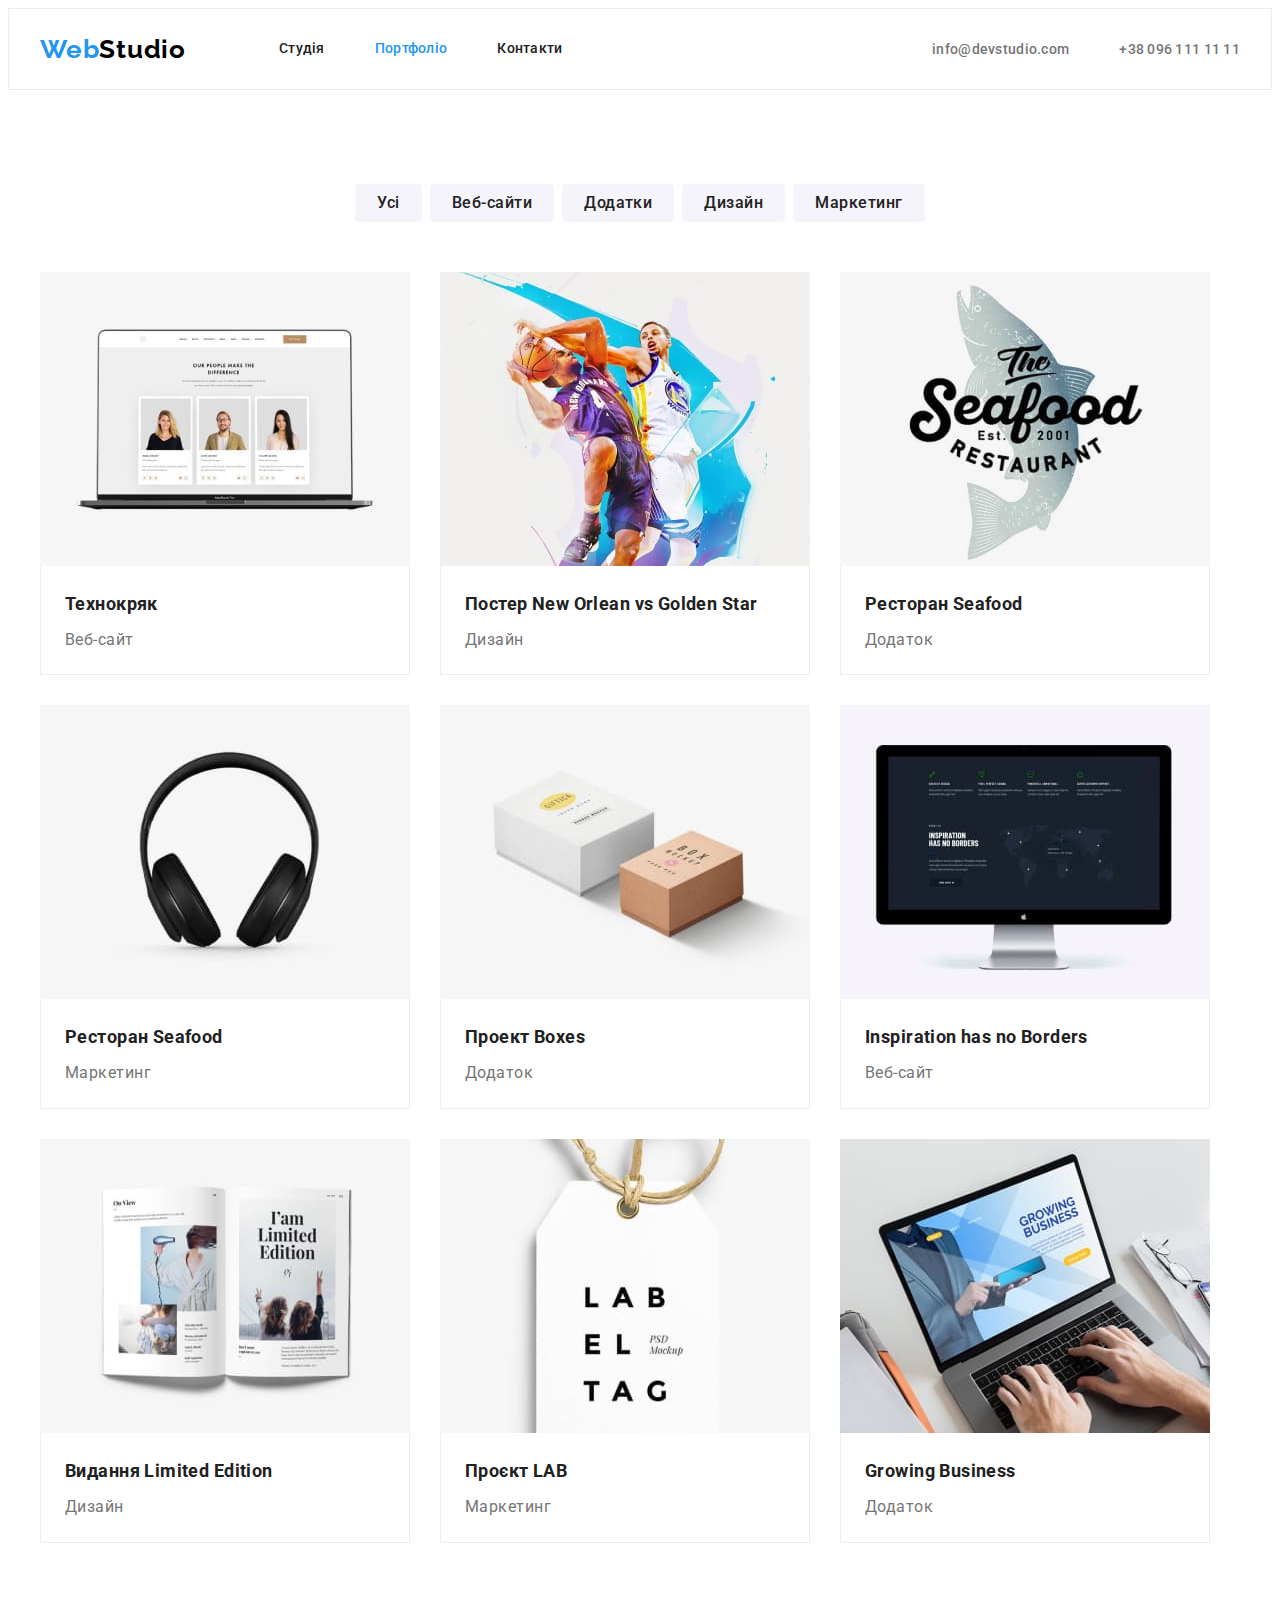
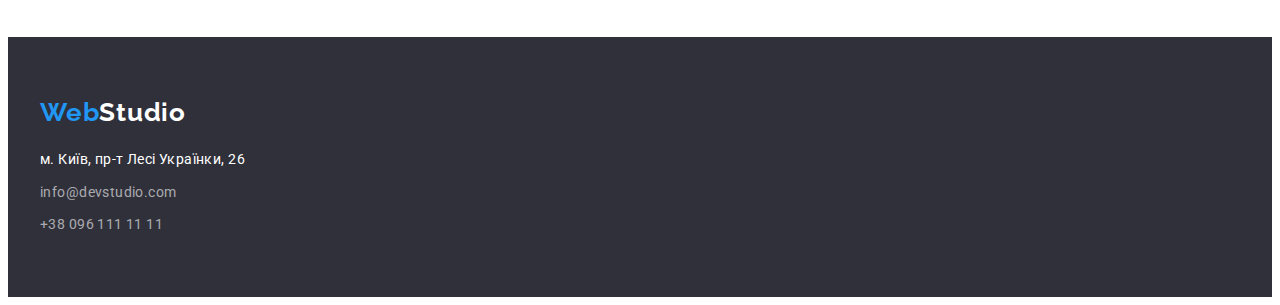
==== portfolio.html @ 25c4e3cc "копія" ====
<!DOCTYPE html>
<html lang="uk">
  <head>
    <meta charset="UTF-8" />
    <meta http-equiv="X-UA-Compatible" content="IE=edge" />
    <meta name="viewport" content="width=device-width, initial-scale=1.0" />
    <title>Портфоліо</title>
    <link rel="preconnect" href="https://fonts.googleapis.com" />
    <link rel="preconnect" href="https://fonts.gstatic.com" crossorigin />
    <link
      href="https://fonts.googleapis.com/css2?family=Raleway:wght@700&family=Roboto:wght@400;500;700&display=swap"
      rel="stylesheet"
    />
    <link
      rel="stylesheet"
      href="https://cdnjs.cloudflare.com/ajax/libs/modern-normalize/1.1.0/modern-normalize.min.css"
      integrity="sha512-wpPYUAdjBVSE4KJnH1VR1HeZfpl1ub8YT/NKx4PuQ5NmX2tKuGu6U/JRp5y+Y8XG2tV+wKQpNHVUX03MfMFn9Q=="
      crossorigin="anonymous"
      referrerpolicy="no-referrer"
    />
    <link rel="stylesheet" href="./css/styles.css" />
  </head>
  <body>
    <!--Хедер-->
    <header class="sky">
      <div class="container">
        <a href="index.html" class="logo link"><span>Web</span>Studio</a>
        <!--Навігація-->
        <nav class="navigate">
          <ul class="site-nav list">
            <li><a href="./index.html" class="link">Студія</a></li>
            <li><a href="./portfolio.html" class="link current">Портфоліо</a></li>
            <li><a href="" class="link">Контакти</a></li>
          </ul>
        </nav>
        <ul class="contact-nav list">
          <li>
            <a href="mailto:info@devstudio.com" class="link">info@devstudio.com</a>
          </li>
          <li><a href="tel:+380961111111" class="link">+38 096 111 11 11</a></li>
        </ul>
      </div>
    </header>
    <!--Основний контент-->
    <main>
      <section class="portfolio section">
        <div class="container">
          <h1 class="visually-hidden">Приклади робіт</h1>
        <ul class="filter list">
          <li class="item">
            <button type="button" class="buttons">Усі</button>
          </li>
          <li class="item">
            <button type="button" class="buttons">Веб-сайти</button>
          </li>
          <li class="item">
            <button type="button" class="buttons">Додатки</button>
          </li>
          <li class="item">
            <button type="button" class="buttons">Дизайн</button>
          </li>
          <li class="item">
            <button type="button" class="buttons">Маркетинг</button>
          </li>
        </ul>
        <ul class="example-list list">
          <li class="item">
            <img src="./images/website1.jpg" alt="Вебсайт" width="370" height="294" />
            <div class="item-inform"><h2 class="title">Технокряк</h2>
            <p class="text">Веб-сайт</p></div>
          </li>
          <li class="item">
            <img src="./images/design1.jpg" alt="Дизайн" width="370" height="294" />
           <div class="item-inform"><h2 class="title">Постер New Orlean vs Golden Star</h2>
            <p class="text">Дизайн</p></div>
          </li>
          <li class="item">
            <img src="./images/app1.jpg" alt="Додаток" width="370" height="294" />
            <div class="item-inform"><h2 class="title">Ресторан Seafood</h2>
            <p class="text">Додаток</p></div>
          </li>
          <li class="item">
            <img src="./images/marketing1.jpg" alt="Маркетинг" width="370" height="294" />
            <div class="item-inform"><h2 class="title">Ресторан Seafood</h2>
            <p class="text">Маркетинг</p></div>
          </li>
          <li class="item">
            <img src="./images/app2.jpg" alt="Додаток" width="370" height="294" />
            <div class="item-inform"><h2 class="title">Проект Boxes</h2>
            <p class="text">Додаток</p></div>
          </li>
          <li class="item">
            <img src="./images/website2.jpg" alt="Вебсайт" width="370" height="294" />
            <div class="item-inform"><h2 class="title">Inspiration has no Borders</h2>
            <p class="text">Веб-сайт</p></div>
          </li>
          <li class="item">
            <img src="./images/design2.jpg" alt="Дизайн" width="370" height="294" />
            <div class="item-inform"><h2 class="title">Видання Limited Edition</h2>
            <p class="text">Дизайн</p></div>
          </li>
          <li class="item">
            <img src="./images/marketing2.jpg" alt="Маркетинг" width="370" height="294" />
            <div class="item-inform"><h2 class="title">Проєкт LAB</h2>
            <p class="text">Маркетинг</p></div>
          </li>
          <li class="item">
            <img src="./images/app3.jpg" alt="Додаток" width="370" height="294" />
            <div class="item-inform"><h2 class="title">Growing Business</h2>
            <p class="text">Додаток</p></div>
          </li>
        </ul>
      </section>
        </div>
    </main>
    <!--Футер-->
    <footer class="ground">
      <div class="container">
        <a href="./index.html" class="logo low link"><span>Web</span>Studio</a>
        <address class="footer-address">
          <ul class="contact-low list">
            <li class="item">
              <a
                href="https://goo.gl/maps/1MLwTADq2i4F3AsC8"
                target="_blank"
                title="Google maps"
                rel="noopener nofollow noreferrer"
                class="map link"
                >м. Київ, пр-т Лесі Українки, 26</a
              >
            </li>
            <li class="item">
              <a href="mailto:info@devstudio.com" class="link-low link">info@devstudio.com</a>
            </li>
            <li class="item">
              <a href="tel:+380961111111" class="link-low link">+38 096 111 11 11</a>
            </li>
          </ul>
        </address>
      </div>
    </footer>
  </body>
</html>
---- css/styles.css ----
/* Палітра*/
/*Основний крлір тексту  #212121 */
/*Вторинний колір тексту #757575 */
/*Вторинний колір тексту #000000 */
/* Акцентний колір #2196F3 */
/* Акцентний колір #188CE8 */
/* Основний колір фону #FFFFFF */
/* Вторинний колір фону #2F303A */
/* Вторинний колір фону #EEEEEE */
/* Колір фону кнопок #F5F4FA */
/* Колір посилань rgba(255, 255, 255, 0.6)*/
/* #ECECEC */

:root {
  --main-text-color--: #212121;
  --ouwer-text-color--: #757575;
  --logo-color-text--: #000000;
  --accent-first-color--: #2196f3;
  --accent-second-color--: #188ce8;
  --background-color--: #ffffff;
  --background-footer-color--: #2f303a;
  --little-bg-color--: #f5f5f5;
  --buttons-port-color--: #f5f4fa;
  --conteiner-color--: #eeeeee;
  --footer-text-color--: rgba(255, 255, 255, 0.6);
  --background-section--: #e5e5e5;
  --line-color--: #ececec;
  --icon-color--: #afb1b8;
  --main-font--: Roboto, sans-serif;
}

body {
  background-color: var(--background-color--);
  color: var(--main-text-color--);
  font-family: var(--main-font--);
  font-size: 14px;
  letter-spacing: 0.03em;
}
h1,
h2,
h3,
h4,
h5,
h6,
p,
ul {
  margin: 0;
}
img {
  display: block;
  max-width: 100%;
  height: auto;
}
address {
  text-decoration: none;
}
button {
  display: block;
  cursor: pointer;
  border: none;
  border-radius: 4px;
}
.section {
  padding-top: 94px;
  padding-bottom: 94px;
}
.container {
  width: 1200px;
  margin: 0 auto;
  padding: 0 15px;
}
.list {
  list-style: none;
  padding-left: 0;
  margin: 0;
}
.link {
  text-decoration: none;
}

/* Хедер */

/* Logo */
.logo {
  color: var(--logo-color-text--);

  font-family: 'Raleway';
  font-style: normal;
  font-weight: 700;
  font-size: 26px;
  line-height: 1.19;
  letter-spacing: 0.03em;
}
.logo span {
  color: var(--accent-first-color--);
}
.sky {
  border: 1px solid #ececec;
}
.sky .container {
  display: flex;
  align-items: center;
}
.container .logo {
  margin-right: 93px;
}
/* Site-nav */
.site-nav {
  display: flex;
}
.site-nav .link {
  display: block;
  padding: 32px 0;
}
.site-nav li:not(:last-child) {
  margin-right: 50px;
}
.site-nav .link {
  color: var(--main-text-color--);

  font-weight: 500;
  font-size: 14px;
  line-height: 1.14;
  letter-spacing: 0.02em;
}
.site-nav .current {
  color: var(--accent-first-color--);
}

.site-nav .link:hover,
.site-nav .link:focus {
  color: var(--accent-first-color--);
}
.site-nav .current:hover,
.site-nav .current:focus {
  color: var(--accent-second-color--);
}
/* Contact nav */
.contact-nav .link {
  color: var(--ouwer-text-color--);

  font-weight: 500;
  font-size: 14px;
  line-height: 1.14;
  letter-spacing: 0.02em;
}
.contact-nav {
  display: flex;
  margin-left: auto;
}
.contact-nav li:not(:last-child) {
  margin-right: 50px;
}
.contact-nav .link:hover,
.contact-nav .link:focus {
  color: var(--accent-first-color--);
}

/* Студія */

/* Основний контент */

.hero {
  padding-top: 200px;
  padding-bottom: 200px;
  background-color: var(--background-footer-color--);
}
.hero-title {
  width: 696px;
  margin: 0 auto;
  margin-bottom: 30px;

  color: #ffffff;
  font-weight: 900;
  font-size: 44px;
  line-height: 1.4;
  text-align: center;
  letter-spacing: 0.06em;
  text-transform: uppercase;
}
.button {
  padding: 10px 32px;
  margin: 0 auto;

  color: #ffffff;
  background-color: #2196f3;
  cursor: pointer;
  font-family: inherit;
  font-style: normal;
  font-weight: 700;
  font-size: 16px;
  line-height: 1.9;
  letter-spacing: 0.06em;
}
.button:hover,
.button:focus {
  color: #ffffff;
  background-color: var(--accent-second-color--);
}

/* Особливості */
.visually-hidden {
  position: absolute;
  width: 1px;
  height: 1px;
  margin: -1px;
  border: 0;
  padding: 0;

  white-space: nowrap;
  clip-path: inset(100%);
  clip: rect(0 0 0 0);
  overflow: hidden;
}
.features-list {
  display: flex;
}
.features-list .item {
  width: 270px;
}
.features-list .item:not(:last-child) {
  margin-right: 30px;
}
.features-list .title {
  margin-bottom: 10px;

  color: var(--main-text-color--);
  font-weight: 700;
  font-size: 14px;
  line-height: 1.14;
  letter-spacing: 0.03em;
  text-transform: uppercase;
}
.features-list .text {
  color: var(--ouwer-text-color--);

  font-weight: 400;
  font-size: 14px;
  line-height: 1.7;
  letter-spacing: 0.03em;
}

/* Чим ми займаємось */ /* Наша команда */

.direction .title,
.team .title {
  margin-bottom: 50px;

  color: var(--main-text-color--);
  font-weight: 700;
  font-size: 36px;
  line-height: 1.17;
  text-align: center;
  letter-spacing: 0.03em;
}
.direction {
  padding-bottom: 94px;
}
.direction .list {
  display: flex;
}
.direction .item:not(:last-child) {
  margin-right: 30px;
}
/* Наша команда */

.card-list {
  display: flex;
}
.team {
  background-color: #f5f4fa;
}
.card {
  text-align: center;
  background-color: var(--background-color--);
  box-shadow: 0px 1px 3px rgba(0, 0, 0, 0.12), 0px 1px 1px rgba(0, 0, 0, 0.14),
    0px 2px 1px rgba(0, 0, 0, 0.2);
  border-radius: 0px 0px 4px 4px;
}
.team .card-inform {
  padding-top: 30px;
  padding-bottom: 30px;
}
.card:not(:last-child) {
  margin-right: 30px;
}

.team .name {
  margin-bottom: 10px;

  color: var(--main-text-color--);
  font-weight: 500;
  font-size: 16px;
  line-height: 1.19;
  letter-spacing: 0.03em;
}
.team .profession {
  color: var(--ouwer-text-color--);

  font-weight: 400;
  font-size: 16px;
  line-height: 1.19;
  letter-spacing: 0.03em;
}

/* Портфоліо */

.section {
  padding-top: 94px;
  padding-bottom: 94px;
}
.filter {
  display: flex;
  margin-bottom: 50px;
  justify-content: center;
}
.filter .item:not(:last-child) {
  margin-right: 8px;
}

/* Example filter */
.buttons {
  padding: 6px 22px;

  color: var(--main-text-color--);
  background-color: var(--buttons-port-color--);
  cursor: pointer;
  font-family: inherit;
  font-style: normal;
  font-weight: 500;
  font-size: 16px;
  line-height: 1.6;
  text-align: center;
  letter-spacing: 0.03em;
}
.buttons:hover,
.buttons:focus {
  color: #ffffff;
  background-color: var(--accent-first-color--);
}

/* Example list */
.example-list {
  display: flex;
  flex-wrap: wrap;
}

.example-list .item:not(:nth-child(3n)) {
  margin-right: 30px;
}
.example-list .item:nth-child(-n + 6) {
  margin-bottom: 30px;
}
.example-list .item-inform {
  padding-top: 20px;
  padding-right: 24px;
  padding-bottom: 20px;
  padding-left: 24px;

  background: #ffffff;
  border-right: 1px solid #eeeeee;
  border-left: 1px solid #eeeeee;
  border-bottom: 1px solid #eeeeee;
}
.example-list .title {
  margin-bottom: 4px;

  color: var(--main-text-color--);
  font-weight: 700;
  font-size: 18px;
  line-height: 2;
}
.example-list .text {
  color: var(--ouwer-text-color--);
  font-size: 16px;
  line-height: 1.8;
  letter-spacing: 0.03em;
}

/* Footer */

.ground {
  padding-top: 60px;
  padding-bottom: 60px;

  background-color: var(--background-footer-color--);
}

/*Logo low*/
.logo.low {
  color: #ffffff;
}
.logo.low span {
  color: var(--accent-first-color--);
}

/*Contact low */
.footer-address {
  margin-top: 20px;

  font-style: normal;
}
.contact-low .item:not(:last-child) {
  margin-bottom: 9px;
}
.contact-low .map {
  color: #ffffff;
  line-height: 1.7;
}
.contact-low .map:hover,
.contact-low .map:focus {
  color: var(--accent-first-color--);
}
.contact-low .link-low {
  color: var(--footer-text-color--);
  line-height: 1.7;
}
.contact-low .link-low:hover,
.contact-low .link-low:focus {
  color: var(--accent-first-color--);
}
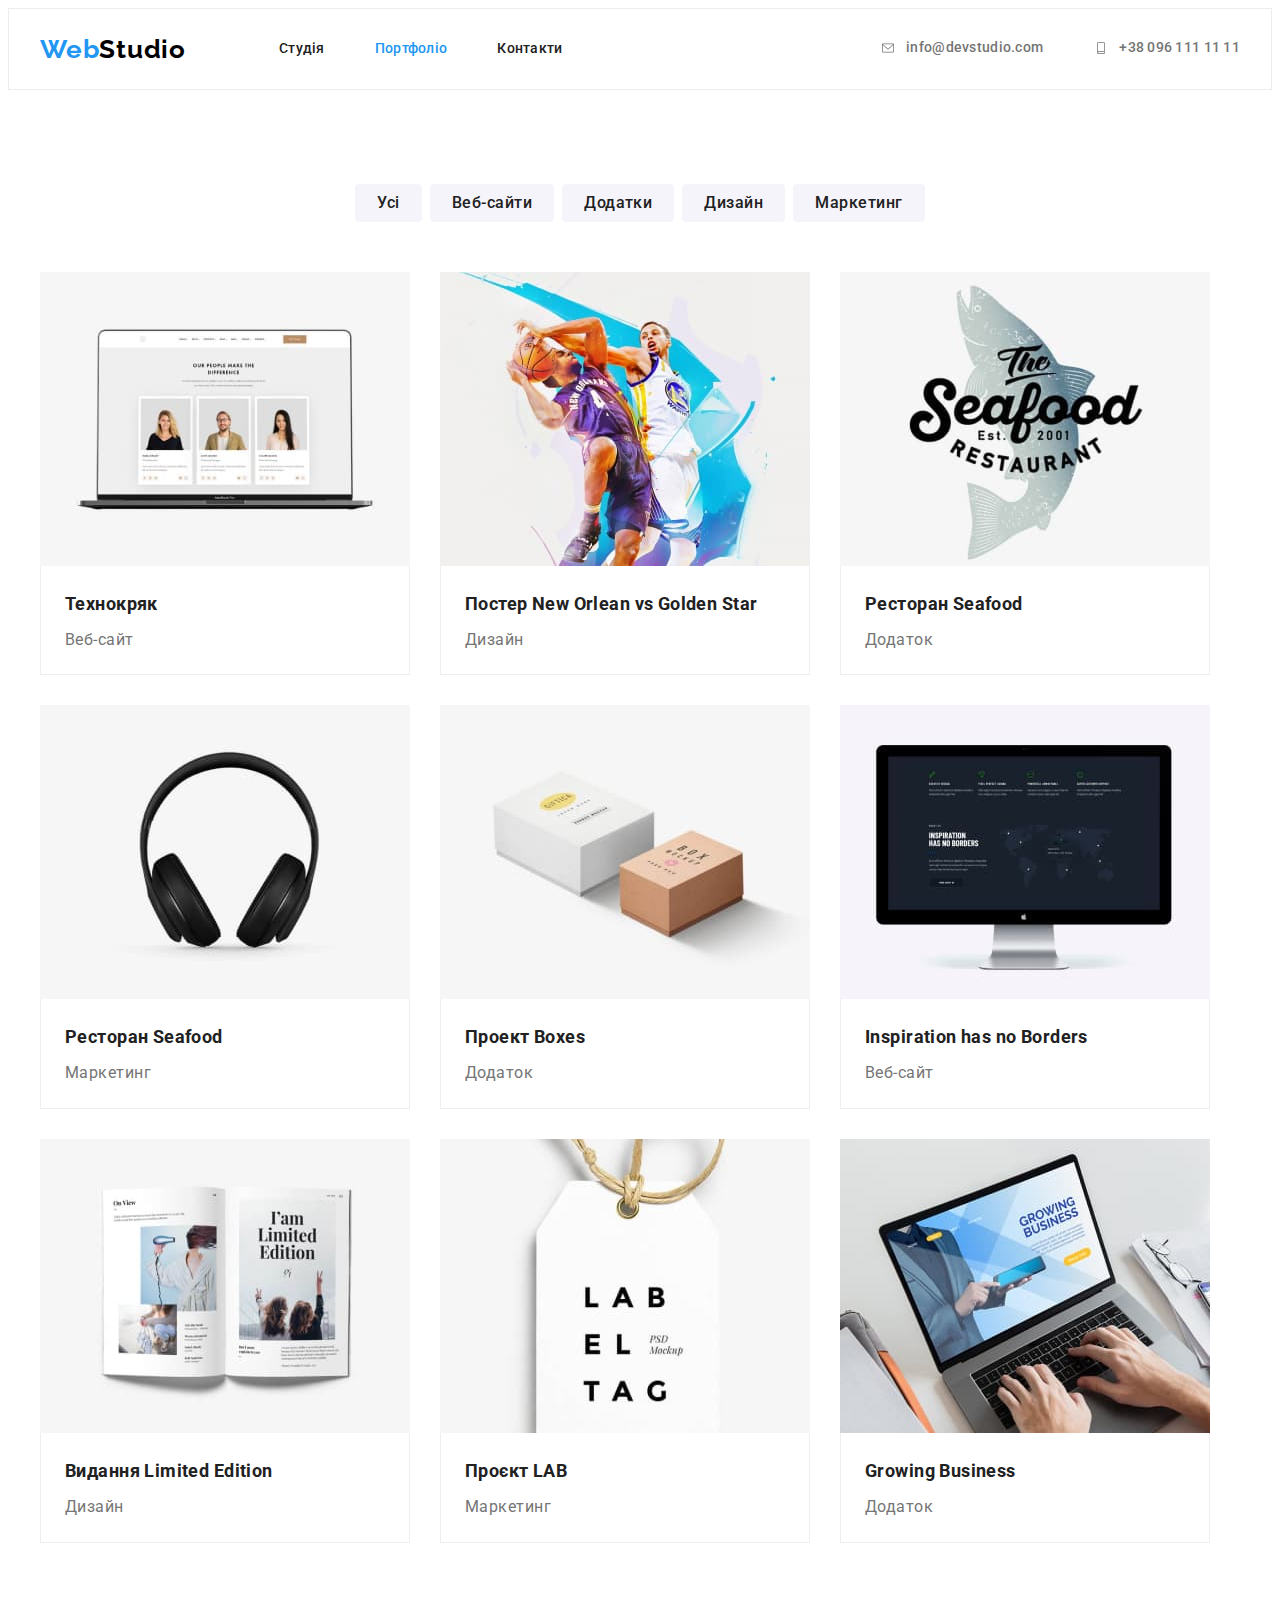
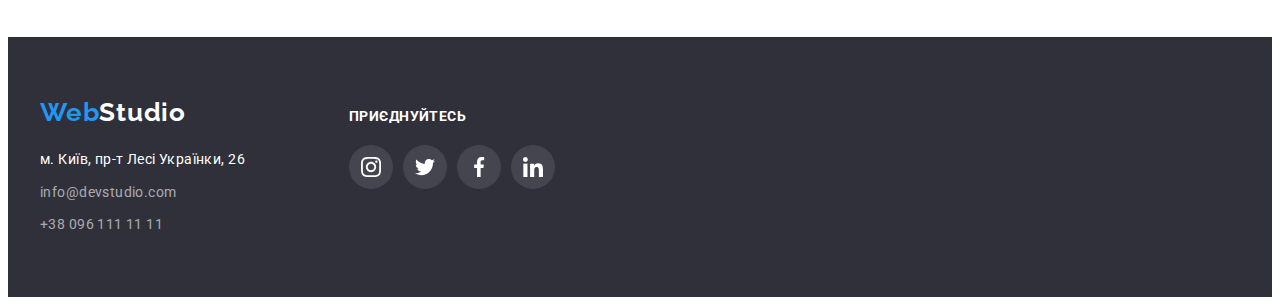
==== commit b0902dd7: "ДЗ 4" ====
--- a/portfolio.html
+++ b/portfolio.html
@@ -35,9 +35,19 @@
         </nav>
         <ul class="contact-nav list">
           <li>
-            <a href="mailto:info@devstudio.com" class="link">info@devstudio.com</a>
+            <a href="mailto:info@devstudio.com" class="link mail" aria-label="Mail"
+              ><svg class="mail-icon icon" width="16" height="12">
+                <use href="./images/icons.svg#icon-envelope-1"></use></svg
+              ><span>info@devstudio.com</span></a
+            >
           </li>
-          <li><a href="tel:+380961111111" class="link">+38 096 111 11 11</a></li>
+          <li>
+            <a href="tel:+380961111111" class="link tel" aria-label="Tel-number"
+              ><svg class="tel-icon icon" width="16" height="12">
+                <use href="./images/icons.svg#icon-smartphone-1"></use></svg
+              >+38 096 111 11 11</a
+            >
+          </li>
         </ul>
       </div>
     </header>
@@ -64,50 +74,41 @@
           </li>
         </ul>
         <ul class="example-list list">
-          <li class="item">
-            <img src="./images/website1.jpg" alt="Вебсайт" width="370" height="294" />
+          <li class="item"><a href="" target="_blank" rel="noopener nofollow noreferrer" class="example-link link"><img src="./images/website1.jpg" alt="Вебсайт" width="370" height="294" />
             <div class="item-inform"><h2 class="title">Технокряк</h2>
-            <p class="text">Веб-сайт</p></div>
+            <p class="text">Веб-сайт</p></div></a>
           </li>
-          <li class="item">
-            <img src="./images/design1.jpg" alt="Дизайн" width="370" height="294" />
+          <li class="item"><a href="" target="_blank" rel="noopener nofollow noreferrer" class="example-link link"><img src="./images/design1.jpg" alt="Дизайн" width="370" height="294" />
            <div class="item-inform"><h2 class="title">Постер New Orlean vs Golden Star</h2>
-            <p class="text">Дизайн</p></div>
+            <p class="text">Дизайн</p></div></a>            
           </li>
-          <li class="item">
-            <img src="./images/app1.jpg" alt="Додаток" width="370" height="294" />
+          <li class="item"><a href="" target="_blank" rel="noopener nofollow noreferrer" class="example-link link"><img src="./images/app1.jpg" alt="Додаток" width="370" height="294" />
             <div class="item-inform"><h2 class="title">Ресторан Seafood</h2>
-            <p class="text">Додаток</p></div>
+            <p class="text">Додаток</p></div></a>           
           </li>
-          <li class="item">
-            <img src="./images/marketing1.jpg" alt="Маркетинг" width="370" height="294" />
+          <li class="item"><a href="" target="_blank" rel="noopener nofollow noreferrer" class="example-link link"><img src="./images/marketing1.jpg" alt="Маркетинг" width="370" height="294" />
             <div class="item-inform"><h2 class="title">Ресторан Seafood</h2>
-            <p class="text">Маркетинг</p></div>
+            <p class="text">Маркетинг</p></div></a>           
           </li>
-          <li class="item">
-            <img src="./images/app2.jpg" alt="Додаток" width="370" height="294" />
+          <li class="item"><a href="" target="_blank" rel="noopener nofollow noreferrer" class="example-link link"><img src="./images/app2.jpg" alt="Додаток" width="370" height="294" />
             <div class="item-inform"><h2 class="title">Проект Boxes</h2>
-            <p class="text">Додаток</p></div>
+            <p class="text">Додаток</p></div></a>           
           </li>
-          <li class="item">
-            <img src="./images/website2.jpg" alt="Вебсайт" width="370" height="294" />
+          <li class="item"><a href="" target="_blank" rel="noopener nofollow noreferrer" class="example-link link"><img src="./images/website2.jpg" alt="Вебсайт" width="370" height="294" />
             <div class="item-inform"><h2 class="title">Inspiration has no Borders</h2>
-            <p class="text">Веб-сайт</p></div>
+            <p class="text">Веб-сайт</p></div></a>           
           </li>
-          <li class="item">
-            <img src="./images/design2.jpg" alt="Дизайн" width="370" height="294" />
+          <li class="item"><a href="" target="_blank" rel="noopener nofollow noreferrer" class="example-link link"><img src="./images/design2.jpg" alt="Дизайн" width="370" height="294" />
             <div class="item-inform"><h2 class="title">Видання Limited Edition</h2>
-            <p class="text">Дизайн</p></div>
+            <p class="text">Дизайн</p></div></a>           
           </li>
-          <li class="item">
-            <img src="./images/marketing2.jpg" alt="Маркетинг" width="370" height="294" />
+          <li class="item"><a href="" target="_blank" rel="noopener nofollow noreferrer" class="example-link link"><img src="./images/marketing2.jpg" alt="Маркетинг" width="370" height="294" />
             <div class="item-inform"><h2 class="title">Проєкт LAB</h2>
-            <p class="text">Маркетинг</p></div>
+            <p class="text">Маркетинг</p></div></a> 
           </li>
-          <li class="item">
-            <img src="./images/app3.jpg" alt="Додаток" width="370" height="294" />
+          <li class="item"><a href="" target="_blank" rel="noopener nofollow noreferrer" class="example-link link"><img src="./images/app3.jpg" alt="Додаток" width="370" height="294" />
             <div class="item-inform"><h2 class="title">Growing Business</h2>
-            <p class="text">Додаток</p></div>
+            <p class="text">Додаток</p></div></a>
           </li>
         </ul>
       </section>
@@ -116,27 +117,79 @@
     <!--Футер-->
     <footer class="ground">
       <div class="container">
-        <a href="./index.html" class="logo low link"><span>Web</span>Studio</a>
-        <address class="footer-address">
-          <ul class="contact-low list">
-            <li class="item">
+        <div class="main-ground">
+          <a href="./index.html" class="logo low link"><span>Web</span>Studio</a>
+          <address class="footer-address">
+            <ul class="contact-low list">
+              <li class="item">
+                <a
+                  href="https://goo.gl/maps/1MLwTADq2i4F3AsC8"
+                  target="_blank"
+                  title="Google maps"
+                  rel="noopener nofollow noreferrer"
+                  class="map link"
+                  >м. Київ, пр-т Лесі Українки, 26</a
+                >
+              </li>
+              <li class="item">
+                <a href="mailto:info@devstudio.com" class="link-low link">info@devstudio.com</a>
+              </li>
+              <li class="item">
+                <a href="tel:+380961111111" class="link-low link">+38 096 111 11 11</a>
+              </li>
+            </ul>
+          </address>
+        </div>
+        <div class="social-ground">
+          <p class="text">Приєднуйтесь</p>
+          <ul class="social-list list">
+            <li class="social-item">
               <a
-                href="https://goo.gl/maps/1MLwTADq2i4F3AsC8"
+                href=""
                 target="_blank"
-                title="Google maps"
                 rel="noopener nofollow noreferrer"
-                class="map link"
-                >м. Київ, пр-т Лесі Українки, 26</a
-              >
+                aria-label="Instagram icon"
+                class="social-link"
+                ><svg class="social-icon" width="20" height="20">
+                  <use href="./images/icons.svg#icon-instagram-2"></use></svg
+              ></a>
             </li>
-            <li class="item">
-              <a href="mailto:info@devstudio.com" class="link-low link">info@devstudio.com</a>
+            <li class="social-item">
+              <a
+                href=""
+                target="_blank"
+                rel="noopener nofollow noreferrer"
+                aria-label="Twitter icon"
+                class="social-link"
+                ><svg class="social-icon" width="20" height="20">
+                  <use href="./images/icons.svg#icon-twitter-1"></use></svg
+              ></a>
             </li>
-            <li class="item">
-              <a href="tel:+380961111111" class="link-low link">+38 096 111 11 11</a>
+            <li class="social-item">
+              <a
+                href=""
+                target="_blank"
+                rel="noopener nofollow noreferrer"
+                class="social-link"
+                aria-label="Facebook icon"
+                ><svg class="social-icon" width="20" height="20">
+                  <use href="./images/icons.svg#icon-facebook-1"></use></svg
+              ></a>
+            </li>
+            <li class="social-item">
+              <a
+                href=""
+                target="_blank"
+                rel="noopener nofollow noreferrer"
+                aria-label="icon"
+                class="social-link"
+                aria-label="Linkedin"
+                ><svg class="social-icon" width="20" height="20">
+                  <use href="./images/icons.svg#icon-linkedin-1"></use></svg
+              ></a>
             </li>
           </ul>
-        </address>
+        </div>
       </div>
     </footer>
   </body>
--- a/css/styles.css
+++ b/css/styles.css
@@ -136,9 +136,16 @@
   color: var(--accent-second-color--);
 }
 /* Contact nav */
+
+.contact-nav .icon {
+  margin-right: 10px;
+  fill: var(--ouwer-text-color--);
+}
 .contact-nav .link {
+  display: inline-flex;
+  align-items: center;
+
   color: var(--ouwer-text-color--);
-
   font-weight: 500;
   font-size: 14px;
   line-height: 1.14;
@@ -151,6 +158,10 @@
 .contact-nav li:not(:last-child) {
   margin-right: 50px;
 }
+.contact-nav .link:hover .icon,
+.contact-nav .link:focus .icon {
+  fill: var(--accent-first-color--);
+}
 .contact-nav .link:hover,
 .contact-nav .link:focus {
   color: var(--accent-first-color--);
@@ -163,7 +174,12 @@
 .hero {
   padding-top: 200px;
   padding-bottom: 200px;
+
   background-color: var(--background-footer-color--);
+  background-image: linear-gradient(rgba(47, 48, 58, 0.4), rgba(47, 48, 58, 0.4)),
+    url(../images/hero.jpg);
+  background-repeat: no-repeat;
+  background-size: 100%, cover;
 }
 .hero-title {
   width: 696px;
@@ -221,6 +237,16 @@
 .features-list .item:not(:last-child) {
   margin-right: 30px;
 }
+.features-list .item-decor {
+  display: flex;
+  justify-content: center;
+  align-items: center;
+  margin-bottom: 30px;
+
+  background-color: var(--buttons-port-color--);
+  width: 270px;
+  height: 120px;
+}
 .features-list .title {
   margin-bottom: 10px;
 
@@ -243,7 +269,8 @@
 /* Чим ми займаємось */ /* Наша команда */
 
 .direction .title,
-.team .title {
+.team .title,
+.clients .title {
   margin-bottom: 50px;
 
   color: var(--main-text-color--);
@@ -284,7 +311,6 @@
 .card:not(:last-child) {
   margin-right: 30px;
 }
-
 .team .name {
   margin-bottom: 10px;
 
@@ -295,14 +321,67 @@
   letter-spacing: 0.03em;
 }
 .team .profession {
+  margin-bottom: 16px;
+
   color: var(--ouwer-text-color--);
-
   font-weight: 400;
   font-size: 16px;
   line-height: 1.19;
   letter-spacing: 0.03em;
 }
-
+.card-inform .social-list {
+  display: flex;
+  margin-left: 32px;
+  margin-right: auto;
+}
+.card-inform .social-item:not(:last-child) {
+  margin-right: 10px;
+}
+.card-inform .social-link {
+  width: 44px;
+  height: 44px;
+  border-radius: 50%;
+  display: inline-flex;
+  justify-content: center;
+  align-items: center;
+
+  fill: var(--icon-color--);
+  background-color: var(--background-color--);
+}
+.card-inform .social-link:hover,
+.card-inform .social-link:focus {
+  background-color: var(--accent-first-color--);
+}
+.card-inform .social-link:hover .social-icon,
+.card-inform .social-link:focus .social-icon {
+  fill: var(--background-color--);
+}
+/* Клієнти */
+.clients-list {
+  display: flex;
+}
+.client-item:not(:last-child) {
+  margin-right: 30px;
+}
+.client-link {
+  display: inline-flex;
+  width: 170px;
+  height: 92px;
+  justify-content: center;
+  align-items: center;
+
+  fill: var(--icon-color--);
+  border: 1px solid #afb1b8;
+  border-radius: 4px;
+}
+.client-link:hover,
+.client-link:focus {
+  border-color: var(--accent-first-color--);
+}
+.client-link:hover .client-icon,
+.client-link:focus .client-icon {
+  fill: var(--accent-first-color--);
+}
 /* Портфоліо */
 
 .section {
@@ -337,6 +416,8 @@
 .buttons:focus {
   color: #ffffff;
   background-color: var(--accent-first-color--);
+  box-shadow: 0px 3px 1px rgba(0, 0, 0, 0.1), 0px 1px 2px rgba(0, 0, 0, 0.08),
+    0px 2px 2px rgba(0, 0, 0, 0.12);
 }
 
 /* Example list */
@@ -344,7 +425,14 @@
   display: flex;
   flex-wrap: wrap;
 }
-
+.example-list .example-link {
+  display: block;
+}
+.example-list .example-link:hover,
+.example-list .example-link:focus {
+  box-shadow: 0px 1px 1px rgba(0, 0, 0, 0.12), 0px 4px 4px rgba(0, 0, 0, 0.06),
+    1px 4px 6px rgba(0, 0, 0, 0.16);
+}
 .example-list .item:not(:nth-child(3n)) {
   margin-right: 30px;
 }
@@ -379,6 +467,10 @@
 
 /* Footer */
 
+.ground .container {
+  display: flex;
+  align-items: baseline;
+}
 .ground {
   padding-top: 60px;
   padding-bottom: 60px;
@@ -386,15 +478,16 @@
   background-color: var(--background-footer-color--);
 }
 
-/*Logo low*/
+/* Main-ground */
+.main-ground {
+  margin-right: 70px;
+}
 .logo.low {
   color: #ffffff;
 }
 .logo.low span {
   color: var(--accent-first-color--);
 }
-
-/*Contact low */
 .footer-address {
   margin-top: 20px;
 
@@ -419,3 +512,35 @@
 .contact-low .link-low:focus {
   color: var(--accent-first-color--);
 }
+/* Social-ground */
+.social-ground .text {
+  margin-bottom: 20px;
+
+  font-weight: 700;
+  font-size: 14px;
+  line-height: 1.14;
+  letter-spacing: 0.03em;
+  text-transform: uppercase;
+  color: #ffffff;
+}
+.social-ground .social-list {
+  display: flex;
+}
+.social-ground .social-item:not(:last-child) {
+  margin-right: 10px;
+}
+.social-ground .social-link {
+  width: 44px;
+  height: 44px;
+  border-radius: 50%;
+  display: inline-flex;
+  justify-content: center;
+  align-items: center;
+
+  fill: var(--background-color--);
+  background-color: rgba(255, 255, 255, 0.1);
+}
+.social-ground .social-link:hover,
+.social-ground .social-link:focus {
+  background-color: var(--accent-first-color--);
+}
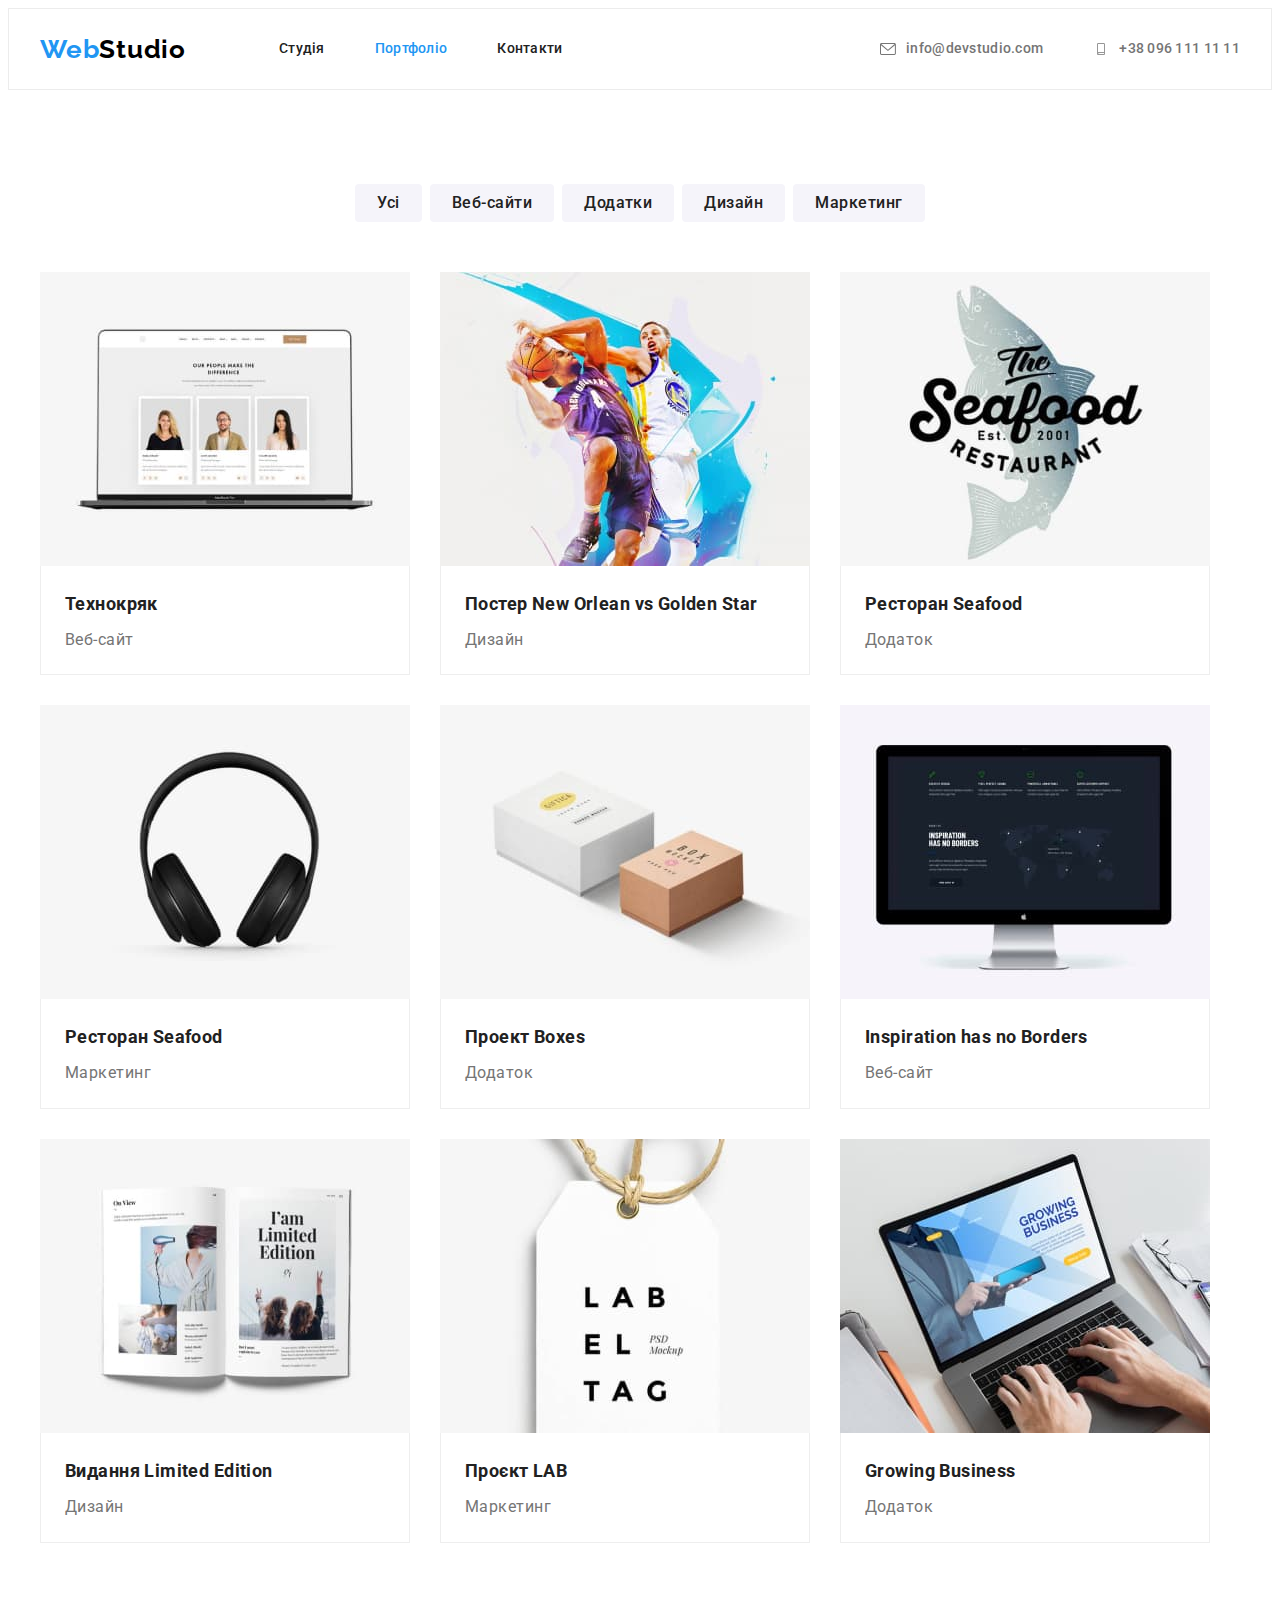
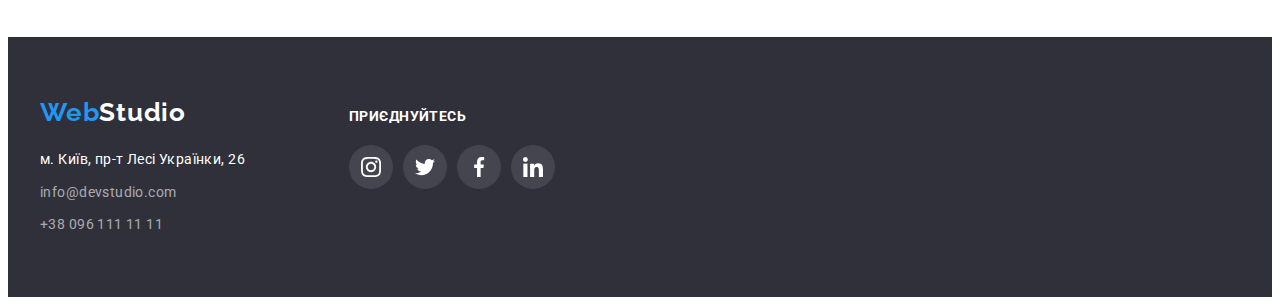
==== commit bbfdfe7c: "Update portfolio.html" ====
--- a/portfolio.html
+++ b/portfolio.html
@@ -38,7 +38,7 @@
             <a href="mailto:info@devstudio.com" class="link mail" aria-label="Mail"
               ><svg class="mail-icon icon" width="16" height="12">
                 <use href="./images/icons.svg#icon-envelope-1"></use></svg
-              ><span>info@devstudio.com</span></a
+              >info@devstudio.com</a
             >
           </li>
           <li>
--- a/css/styles.css
+++ b/css/styles.css
@@ -139,10 +139,10 @@
 
 .contact-nav .icon {
   margin-right: 10px;
-  fill: var(--ouwer-text-color--);
+  fill: currentColor;
 }
 .contact-nav .link {
-  display: inline-flex;
+  display: flex;
   align-items: center;
 
   color: var(--ouwer-text-color--);
@@ -158,10 +158,6 @@
 .contact-nav li:not(:last-child) {
   margin-right: 50px;
 }
-.contact-nav .link:hover .icon,
-.contact-nav .link:focus .icon {
-  fill: var(--accent-first-color--);
-}
 .contact-nav .link:hover,
 .contact-nav .link:focus {
   color: var(--accent-first-color--);
@@ -174,12 +170,15 @@
 .hero {
   padding-top: 200px;
   padding-bottom: 200px;
+  margin: 0 auto;
 
   background-color: var(--background-footer-color--);
   background-image: linear-gradient(rgba(47, 48, 58, 0.4), rgba(47, 48, 58, 0.4)),
     url(../images/hero.jpg);
   background-repeat: no-repeat;
-  background-size: 100%, cover;
+  background-size: cover;
+  max-width: 1600px;
+  height: 600px;
 }
 .hero-title {
   width: 696px;
@@ -212,6 +211,7 @@
 .button:focus {
   color: #ffffff;
   background-color: var(--accent-second-color--);
+  box-shadow: 0px 4px 4px rgba(0, 0, 0, 0.15);
 }
 
 /* Особливості */
@@ -331,8 +331,7 @@
 }
 .card-inform .social-list {
   display: flex;
-  margin-left: 32px;
-  margin-right: auto;
+  justify-content: center;
 }
 .card-inform .social-item:not(:last-child) {
   margin-right: 10px;
@@ -351,11 +350,9 @@
 .card-inform .social-link:hover,
 .card-inform .social-link:focus {
   background-color: var(--accent-first-color--);
-}
-.card-inform .social-link:hover .social-icon,
-.card-inform .social-link:focus .social-icon {
   fill: var(--background-color--);
 }
+
 /* Клієнти */
 .clients-list {
   display: flex;
@@ -377,11 +374,9 @@
 .client-link:hover,
 .client-link:focus {
   border-color: var(--accent-first-color--);
-}
-.client-link:hover .client-icon,
-.client-link:focus .client-icon {
   fill: var(--accent-first-color--);
 }
+
 /* Портфоліо */
 
 .section {
